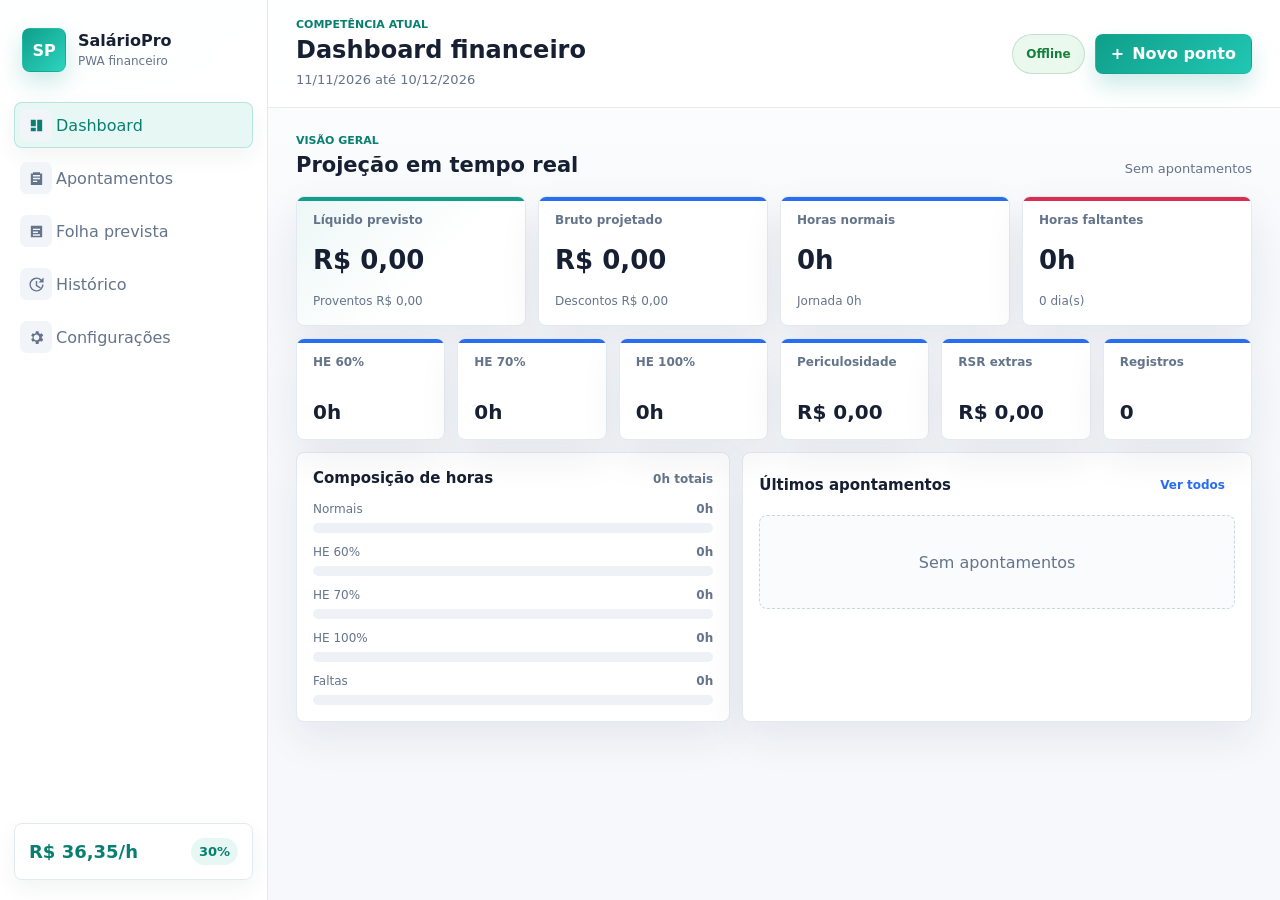
==== index.html @ 0b44a525 "Add timesheet import and mobile mockups" ====
<!DOCTYPE html>
<html lang="pt-BR">
<head>
    <meta charset="UTF-8">
    <meta name="viewport" content="width=device-width, initial-scale=1.0">
    <meta name="theme-color" content="#f6f8fb">
    <meta name="description" content="SalárioPro - controle financeiro de horas trabalhadas com projeção salarial em tempo real.">
    <title>SalárioPro | Dashboard</title>
    <link rel="manifest" href="./manifest.webmanifest">
    <link rel="icon" href="./assets/img/icon.svg" type="image/svg+xml">
    <link rel="stylesheet" href="./assets/css/app.css">
</head>
<body>
    <div class="app-shell">
        <aside class="sidebar" aria-label="Navegação principal">
            <a class="brand" href="#dashboard" aria-label="Ir para dashboard">
                <span class="brand-mark" aria-hidden="true">SP</span>
                <span>
                    <strong>SalárioPro</strong>
                    <small>PWA financeiro</small>
                </span>
            </a>

            <nav class="side-nav">
                <button class="nav-item is-active" type="button" data-view="dashboard">
                    <span class="nav-icon" aria-hidden="true">
                        <svg viewBox="0 0 24 24"><path d="M4 13h7V4H4v9Zm9 7h7V4h-7v16ZM4 20h7v-5H4v5Z"/></svg>
                    </span>
                    <span>Dashboard</span>
                </button>
                <button class="nav-item" type="button" data-view="apontamentos">
                    <span class="nav-icon" aria-hidden="true">
                        <svg viewBox="0 0 24 24"><path d="M7 3h10v2h3v16H4V5h3V3Zm10 4H7v2h10V7Zm0 4H7v2h10v-2Zm-4 4H7v2h6v-2Z"/></svg>
                    </span>
                    <span>Apontamentos</span>
                </button>
                <button class="nav-item" type="button" data-view="folha">
                    <span class="nav-icon" aria-hidden="true">
                        <svg viewBox="0 0 24 24"><path d="M4 4h16v16H4V4Zm3 4v2h10V8H7Zm0 4v2h7v-2H7Zm0 4v2h10v-2H7Z"/></svg>
                    </span>
                    <span>Folha prevista</span>
                </button>
                <button class="nav-item" type="button" data-view="historico">
                    <span class="nav-icon" aria-hidden="true">
                        <svg viewBox="0 0 24 24"><path d="M12 2a10 10 0 1 0 10 10h-2a8 8 0 1 1-2.34-5.66L15 9h7V2l-2.93 2.93A9.96 9.96 0 0 0 12 2Zm-1 5h2v6l5 3-1 1.73-6-3.6V7Z"/></svg>
                    </span>
                    <span>Histórico</span>
                </button>
                <button class="nav-item" type="button" data-view="configuracoes">
                    <span class="nav-icon" aria-hidden="true">
                        <svg viewBox="0 0 24 24"><path d="M19.43 12.98c.04-.32.07-.65.07-.98s-.03-.66-.07-.98l2.11-1.65-2-3.46-2.49 1a7.28 7.28 0 0 0-1.69-.98L15 3h-4l-.36 2.93c-.6.24-1.17.57-1.69.98l-2.49-1-2 3.46 2.11 1.65c-.04.32-.07.65-.07.98s.03.66.07.98l-2.11 1.65 2 3.46 2.49-1c.52.41 1.09.74 1.69.98L11 21h4l.36-2.93c.6-.24 1.17-.57 1.69-.98l2.49 1 2-3.46-2.11-1.65ZM13 15.73A4 4 0 1 1 13 8a4 4 0 0 1 0 7.73Z"/></svg>
                    </span>
                    <span>Configurações</span>
                </button>
            </nav>

            <div class="sidebar-meta">
                <span>R$ 36,35/h</span>
                <strong>30%</strong>
            </div>
        </aside>

        <div class="workspace">
            <header class="topbar">
                <div>
                    <p class="eyebrow">Competência atual</p>
                    <h1 id="pageTitle">Dashboard financeiro</h1>
                    <p id="competenciaAtual" class="muted">Carregando competência...</p>
                </div>
                <div class="topbar-actions">
                    <span class="system-pill" id="syncStatus">Offline</span>
                    <button class="primary-action" type="button" id="newEntryBtn">
                        <span aria-hidden="true">+</span>
                        Novo ponto
                    </button>
                </div>
            </header>

            <main class="content">
                <section class="view is-active" data-panel="dashboard" aria-labelledby="dashboardTitle">
                    <div class="section-heading">
                        <div>
                            <p class="eyebrow">Visão geral</p>
                            <h2 id="dashboardTitle">Projeção em tempo real</h2>
                        </div>
                        <p id="dashboardSubtitle" class="muted">Sem apontamentos</p>
                    </div>

                    <div class="metric-grid">
                        <article class="metric-card metric-income">
                            <span class="metric-label">Líquido previsto</span>
                            <strong id="liquidoPrevisto">R$ 0,00</strong>
                            <small id="liquidoHint">Proventos R$ 0,00</small>
                        </article>
                        <article class="metric-card">
                            <span class="metric-label">Bruto projetado</span>
                            <strong id="brutoPrevisto">R$ 0,00</strong>
                            <small id="brutoHint">Descontos R$ 0,00</small>
                        </article>
                        <article class="metric-card">
                            <span class="metric-label">Horas normais</span>
                            <strong id="horasNormais">0h</strong>
                            <small id="jornadaHint">Jornada 0h</small>
                        </article>
                        <article class="metric-card metric-alert">
                            <span class="metric-label">Horas faltantes</span>
                            <strong id="faltantes">0h</strong>
                            <small id="faltasHint">0 dia(s)</small>
                        </article>
                    </div>

                    <div class="metric-grid secondary">
                        <article class="metric-card compact">
                            <span class="metric-label">HE 60%</span>
                            <strong id="he60">0h</strong>
                        </article>
                        <article class="metric-card compact">
                            <span class="metric-label">HE 70%</span>
                            <strong id="he70">0h</strong>
                        </article>
                        <article class="metric-card compact">
                            <span class="metric-label">HE 100%</span>
                            <strong id="he100">0h</strong>
                        </article>
                        <article class="metric-card compact">
                            <span class="metric-label">Periculosidade</span>
                            <strong id="periculosidadeTotal">R$ 0,00</strong>
                        </article>
                        <article class="metric-card compact">
                            <span class="metric-label">RSR extras</span>
                            <strong id="rsrTotal">R$ 0,00</strong>
                        </article>
                        <article class="metric-card compact">
                            <span class="metric-label">Registros</span>
                            <strong id="diasRegistrados">0</strong>
                        </article>
                    </div>

                    <div class="dashboard-grid">
                        <section class="surface-panel" aria-labelledby="mixTitle">
                            <div class="panel-title">
                                <h3 id="mixTitle">Composição de horas</h3>
                                <span id="totalHorasMix">0h totais</span>
                            </div>
                            <div class="bars" id="mixBars"></div>
                        </section>

                        <section class="surface-panel" aria-labelledby="recentTitle">
                            <div class="panel-title">
                                <h3 id="recentTitle">Últimos apontamentos</h3>
                                <button class="text-button" type="button" data-view-shortcut="apontamentos">Ver todos</button>
                            </div>
                            <div class="recent-list" id="recentEntries"></div>
                        </section>
                    </div>
                </section>

                <section class="view" data-panel="apontamentos" aria-labelledby="apontamentosTitle">
                    <div class="section-heading">
                        <div>
                            <p class="eyebrow">Operação diária</p>
                            <h2 id="apontamentosTitle">Apontamentos</h2>
                        </div>
                        <button class="ghost-action compact-action" type="button" id="openImportBtn">Importar folha</button>
                    </div>

                    <div class="entry-layout">
                        <form class="entry-form" id="apontamentoForm">
                            <input type="hidden" id="apontamentoId">

                            <label>
                                Data
                                <input type="date" id="data" required>
                            </label>

                            <div class="form-grid">
                                <label>
                                    Entrada
                                    <input type="time" id="entrada" value="07:00" required>
                                </label>
                                <label>
                                    Saída almoço
                                    <input type="time" id="saidaAlmoco" value="12:00" required>
                                </label>
                                <label>
                                    Retorno almoço
                                    <input type="time" id="retornoAlmoco" value="13:00" required>
                                </label>
                                <label>
                                    Saída
                                    <input type="time" id="saida" value="17:00" required>
                                </label>
                            </div>

                            <label class="checkbox-row">
                                <input type="checkbox" id="feriado">
                                <span>Feriado trabalhado (HE 100%)</span>
                            </label>

                            <div class="form-preview" id="formPreview">
                                <span>Prévia do dia</span>
                                <strong>Sem prévia</strong>
                            </div>

                            <div class="form-actions">
                                <button class="primary-action" type="submit" id="saveEntryBtn">Salvar apontamento</button>
                                <button class="ghost-action" type="button" id="cancelEditBtn">Cancelar edição</button>
                            </div>
                        </form>

                        <section class="surface-panel table-panel" aria-labelledby="tableTitle">
                            <div class="panel-title">
                                <h3 id="tableTitle">Lançamentos</h3>
                                <span id="tableCount">0 registros</span>
                            </div>
                            <div class="table-scroll">
                                <table>
                                    <thead>
                                        <tr>
                                            <th>Data</th>
                                            <th>Jornada</th>
                                            <th>Trabalhadas</th>
                                            <th>Extras</th>
                                            <th>Falta</th>
                                            <th>Ações</th>
                                        </tr>
                                    </thead>
                                    <tbody id="apontamentosTable"></tbody>
                                </table>
                            </div>
                        </section>
                    </div>
                </section>

                <section class="view" data-panel="folha" aria-labelledby="folhaTitle">
                    <div class="section-heading">
                        <div>
                            <p class="eyebrow">Simulador</p>
                            <h2 id="folhaTitle">Folha prevista</h2>
                        </div>
                    </div>

                    <div class="payroll-grid">
                        <article class="metric-card metric-income total-payroll">
                            <span class="metric-label">Líquido</span>
                            <strong id="folhaLiquido">R$ 0,00</strong>
                            <small id="folhaResumo">0 registros</small>
                        </article>
                        <section class="surface-panel">
                            <div class="panel-title">
                                <h3>Proventos</h3>
                                <span id="proventosTotal">R$ 0,00</span>
                            </div>
                            <div class="breakdown-list" id="proventosList"></div>
                        </section>
                        <section class="surface-panel">
                            <div class="panel-title">
                                <h3>Descontos</h3>
                                <span id="descontosTotal">R$ 0,00</span>
                            </div>
                            <div class="breakdown-list" id="descontosList"></div>
                        </section>
                    </div>
                </section>

                <section class="view" data-panel="historico" aria-labelledby="historicoTitle">
                    <div class="section-heading">
                        <div>
                            <p class="eyebrow">Arquivo local</p>
                            <h2 id="historicoTitle">Histórico</h2>
                        </div>
                    </div>
                    <div class="history-list" id="historicoLista"></div>
                </section>

                <section class="view" data-panel="configuracoes" aria-labelledby="configTitle">
                    <div class="section-heading">
                        <div>
                            <p class="eyebrow">Parâmetros</p>
                            <h2 id="configTitle">Configurações</h2>
                        </div>
                    </div>
                    <div class="settings-grid">
                        <article class="setting-row">
                            <span>Valor hora</span>
                            <strong id="configValorHora">R$ 36,35</strong>
                        </article>
                        <article class="setting-row">
                            <span>Periculosidade</span>
                            <strong>30%</strong>
                        </article>
                        <article class="setting-row">
                            <span>Segunda a quinta</span>
                            <strong>9h líquidas</strong>
                        </article>
                        <article class="setting-row">
                            <span>Sexta-feira</span>
                            <strong>8h líquidas</strong>
                        </article>
                        <article class="setting-row">
                            <span>Sábado</span>
                            <strong>HE 70%</strong>
                        </article>
                        <article class="setting-row">
                            <span>Domingo / feriado</span>
                            <strong>HE 100%</strong>
                        </article>
                    </div>
                </section>
            </main>
        </div>
    </div>

    <div class="toast" id="toast" role="status" aria-live="polite"></div>

    <div class="modal-layer" id="importModal" aria-hidden="true">
        <section class="modal-card" role="dialog" aria-modal="true" aria-labelledby="importTitle">
            <div class="modal-head">
                <div>
                    <p class="eyebrow">Carga mensal</p>
                    <h2 id="importTitle">Importar folha</h2>
                </div>
                <button class="icon-button" type="button" id="closeImportBtn" aria-label="Fechar importação">
                    <svg viewBox="0 0 24 24" aria-hidden="true"><path d="m6.4 5 12.6 12.6-1.4 1.4L5 6.4 6.4 5Zm11.2 0L19 6.4 6.4 19 5 17.6 17.6 5Z"/></svg>
                </button>
            </div>

            <label class="file-drop">
                <input type="file" id="importFile" accept=".csv,.txt,text/csv,text/plain">
                <span>Selecionar arquivo</span>
                <strong id="importFileName">CSV ou TXT</strong>
            </label>

            <div class="import-summary" id="importSummary">Nenhum arquivo selecionado.</div>

            <div class="form-actions">
                <button class="primary-action" type="button" id="confirmImportBtn" disabled>Importar registros</button>
                <button class="ghost-action" type="button" id="cancelImportBtn">Cancelar</button>
            </div>
        </section>
    </div>

    <script src="./assets/js/database/indexeddb.js"></script>
    <script src="./assets/js/modules/competencia.js"></script>
    <script src="./assets/js/modules/horas.js"></script>
    <script src="./assets/js/modules/folha.js"></script>
    <script src="./assets/js/app.js"></script>
</body>
</html>
---- assets/css/app.css ----
:root {
    color-scheme: light;
    --bg: #f6f8fb;
    --bg-soft: #eef4f8;
    --surface: #ffffff;
    --surface-2: #f9fbfd;
    --surface-3: #eef6f4;
    --border: #e4e9f0;
    --border-strong: #ccd6e2;
    --text: #172033;
    --muted: #64748b;
    --muted-2: #8a98aa;
    --accent: #0f9f8a;
    --accent-2: #286ef0;
    --accent-strong: #087f70;
    --accent-soft: #e7f8f4;
    --blue: #286ef0;
    --blue-soft: #eaf1ff;
    --warning: #d97706;
    --warning-soft: #fff6df;
    --danger: #d92d53;
    --danger-soft: #fff0f3;
    --success: #15803d;
    --success-soft: #eaf8ee;
    --purple: #7957d5;
    --purple-soft: #f2eeff;
    --shadow: 0 16px 40px rgba(31, 44, 71, 0.08);
    --shadow-soft: 0 8px 22px rgba(31, 44, 71, 0.06);
    --radius: 8px;
    --sidebar: 268px;
    --mobile-nav: 76px;
}

* {
    box-sizing: border-box;
}

html {
    min-height: 100%;
    overflow-x: hidden;
    background: var(--bg);
}

body {
    min-height: 100%;
    margin: 0;
    overflow-x: hidden;
    background:
        radial-gradient(circle at 10% -10%, rgba(15, 159, 138, 0.12), transparent 260px),
        linear-gradient(180deg, #ffffff 0, var(--bg) 280px);
    color: var(--text);
    font-family: Inter, ui-sans-serif, system-ui, -apple-system, BlinkMacSystemFont, "Segoe UI", sans-serif;
    -webkit-font-smoothing: antialiased;
    text-rendering: optimizeLegibility;
}

button,
input {
    font: inherit;
    min-width: 0;
}

button {
    color: inherit;
}

button,
a,
input,
label {
    -webkit-tap-highlight-color: transparent;
}

.app-shell {
    display: grid;
    grid-template-columns: var(--sidebar) minmax(0, 1fr);
    min-height: 100vh;
}

.sidebar {
    position: sticky;
    top: 0;
    height: 100vh;
    display: flex;
    flex-direction: column;
    gap: 22px;
    padding: 20px 14px;
    border-right: 1px solid var(--border);
    background: rgba(255, 255, 255, 0.92);
    backdrop-filter: blur(18px);
}

.brand {
    display: grid;
    grid-template-columns: 44px minmax(0, 1fr);
    gap: 12px;
    align-items: center;
    padding: 8px;
    color: var(--text);
    text-decoration: none;
}

.brand-mark {
    display: grid;
    width: 44px;
    height: 44px;
    place-items: center;
    border: 1px solid rgba(15, 159, 138, 0.24);
    border-radius: var(--radius);
    background: linear-gradient(135deg, var(--accent), #2dd4bf);
    color: #ffffff;
    font-weight: 900;
    box-shadow: 0 10px 24px rgba(15, 159, 138, 0.22);
}

.brand strong,
.brand small {
    display: block;
}

.brand strong {
    font-size: 16px;
    line-height: 1.15;
}

.brand small {
    margin-top: 3px;
    color: var(--muted);
    font-size: 12px;
}

.side-nav {
    display: grid;
    gap: 7px;
}

.nav-item {
    display: grid;
    grid-template-columns: 36px minmax(0, 1fr);
    align-items: center;
    width: 100%;
    min-height: 46px;
    padding: 5px 10px 5px 5px;
    border: 1px solid transparent;
    border-radius: var(--radius);
    background: transparent;
    color: var(--muted);
    text-align: left;
    cursor: pointer;
    user-select: none;
    transition: background 160ms ease, color 160ms ease, border-color 160ms ease, box-shadow 160ms ease;
}

.nav-item > span:last-child {
    min-width: 0;
    overflow: hidden;
    text-overflow: ellipsis;
    white-space: nowrap;
}

.nav-icon {
    display: grid;
    width: 32px;
    height: 32px;
    place-items: center;
    border-radius: 7px;
    background: #f1f5f9;
}

.nav-icon svg {
    width: 17px;
    height: 17px;
    fill: currentColor;
}

.nav-item:hover,
.nav-item:focus-visible {
    border-color: var(--border);
    background: var(--surface-2);
    color: var(--text);
    outline: none;
}

.nav-item.is-active {
    border-color: rgba(15, 159, 138, 0.22);
    background: var(--accent-soft);
    color: var(--accent-strong);
    box-shadow: var(--shadow-soft);
}

.sidebar-meta {
    margin-top: auto;
    display: grid;
    grid-template-columns: 1fr auto;
    align-items: center;
    gap: 10px;
    padding: 14px;
    border: 1px solid var(--border);
    border-radius: var(--radius);
    background: var(--surface);
    box-shadow: var(--shadow-soft);
}

.sidebar-meta span {
    color: var(--accent-strong);
    font-size: 18px;
    font-weight: 900;
}

.sidebar-meta strong {
    min-width: 46px;
    padding: 6px 8px;
    border-radius: 999px;
    background: var(--accent-soft);
    color: var(--accent-strong);
    text-align: center;
    font-size: 13px;
}

.workspace {
    min-width: 0;
}

.topbar {
    position: sticky;
    top: 0;
    z-index: 10;
    display: flex;
    justify-content: space-between;
    gap: 18px;
    align-items: center;
    min-height: 88px;
    padding: 18px 28px;
    border-bottom: 1px solid rgba(226, 232, 240, 0.86);
    background: rgba(255, 255, 255, 0.84);
    backdrop-filter: blur(18px);
}

.eyebrow {
    margin: 0 0 6px;
    color: var(--accent-strong);
    font-size: 11px;
    font-weight: 900;
    letter-spacing: 0;
    text-transform: uppercase;
}

h1,
h2,
h3,
p {
    margin-top: 0;
}

h1 {
    margin-bottom: 5px;
    color: var(--text);
    font-size: 24px;
    line-height: 1.15;
}

h2 {
    margin-bottom: 0;
    color: var(--text);
    font-size: 21px;
    line-height: 1.2;
}

h3 {
    margin-bottom: 0;
    color: var(--text);
    font-size: 15px;
    line-height: 1.25;
}

.muted {
    margin-bottom: 0;
    color: var(--muted);
    font-size: 13px;
    line-height: 1.5;
}

.topbar-actions {
    display: flex;
    flex-wrap: wrap;
    justify-content: flex-end;
    gap: 10px;
}

.system-pill {
    display: inline-flex;
    align-items: center;
    min-height: 40px;
    padding: 0 13px;
    border: 1px solid rgba(21, 128, 61, 0.18);
    border-radius: 999px;
    background: var(--success-soft);
    color: var(--success);
    font-size: 12px;
    font-weight: 800;
}

.primary-action,
.ghost-action,
.text-button,
.row-action {
    display: inline-flex;
    align-items: center;
    justify-content: center;
    min-height: 40px;
    border-radius: var(--radius);
    cursor: pointer;
    transition: transform 140ms ease, border-color 140ms ease, background 140ms ease, box-shadow 140ms ease;
}

.primary-action {
    gap: 8px;
    padding: 0 15px;
    border: 1px solid rgba(15, 159, 138, 0.18);
    background: linear-gradient(135deg, var(--accent), #21c7b3);
    color: #ffffff;
    font-weight: 900;
    white-space: nowrap;
    box-shadow: 0 12px 22px rgba(15, 159, 138, 0.2);
}

.primary-action:hover,
.ghost-action:hover,
.row-action:hover {
    transform: translateY(-1px);
}

.primary-action:disabled,
.ghost-action:disabled,
.row-action:disabled {
    cursor: not-allowed;
    opacity: 0.55;
    transform: none;
    box-shadow: none;
}

.ghost-action {
    padding: 0 13px;
    border: 1px solid var(--border);
    background: var(--surface);
    color: var(--text);
    font-weight: 800;
    white-space: nowrap;
}

.text-button {
    min-height: 32px;
    padding: 0 9px;
    border: 1px solid transparent;
    background: transparent;
    color: var(--blue);
    font-size: 12px;
    font-weight: 800;
}

.text-button:hover,
.text-button:focus-visible {
    border-color: #dbe6ff;
    background: var(--blue-soft);
    outline: none;
}

.compact-action {
    min-height: 38px;
}

.icon-button {
    display: grid;
    width: 38px;
    height: 38px;
    place-items: center;
    border: 1px solid var(--border);
    border-radius: var(--radius);
    background: var(--surface);
    color: var(--muted);
    cursor: pointer;
}

.icon-button svg {
    width: 18px;
    height: 18px;
    fill: currentColor;
}

.content {
    width: min(1440px, 100%);
    margin: 0 auto;
    padding: 26px 28px 42px;
}

.view {
    display: none;
}

.view.is-active {
    display: block;
}

.section-heading {
    display: flex;
    justify-content: space-between;
    gap: 18px;
    align-items: end;
    margin-bottom: 18px;
}

.section-heading .muted {
    max-width: 560px;
    text-align: right;
}

.metric-grid {
    display: grid;
    grid-template-columns: repeat(4, minmax(0, 1fr));
    gap: 12px;
}

.metric-grid.secondary {
    grid-template-columns: repeat(6, minmax(0, 1fr));
    margin-top: 12px;
}

.metric-card,
.surface-panel,
.entry-form,
.setting-row {
    border: 1px solid var(--border);
    border-radius: var(--radius);
    background: var(--surface);
    box-shadow: var(--shadow);
}

.metric-card {
    position: relative;
    display: grid;
    min-height: 130px;
    align-content: space-between;
    gap: 12px;
    padding: 16px;
    overflow: hidden;
}

.metric-card::before {
    content: "";
    position: absolute;
    inset: 0 0 auto;
    height: 4px;
    background: var(--blue);
}

.metric-income {
    background:
        linear-gradient(135deg, rgba(15, 159, 138, 0.08), rgba(255, 255, 255, 0) 58%),
        var(--surface);
}

.metric-income::before {
    background: var(--accent);
}

.metric-alert::before {
    background: var(--danger);
}

.metric-card.compact {
    min-height: 102px;
}

.metric-label {
    color: var(--muted);
    font-size: 12px;
    font-weight: 800;
}

.metric-card strong {
    color: var(--text);
    font-size: 26px;
    line-height: 1.05;
    overflow-wrap: anywhere;
}

.metric-card.compact strong {
    font-size: 20px;
}

.metric-card small {
    color: var(--muted);
    font-size: 12px;
    line-height: 1.35;
}

.dashboard-grid,
.entry-layout,
.payroll-grid {
    display: grid;
    grid-template-columns: minmax(0, 0.92fr) minmax(0, 1.08fr);
    gap: 12px;
    margin-top: 12px;
}

.surface-panel {
    min-width: 0;
    padding: 16px;
}

.panel-title {
    display: flex;
    justify-content: space-between;
    gap: 12px;
    align-items: center;
    margin-bottom: 14px;
}

.panel-title span {
    color: var(--muted);
    font-size: 12px;
    font-weight: 800;
}

.bars {
    display: grid;
    gap: 12px;
}

.bar-row {
    display: grid;
    gap: 7px;
}

.bar-meta {
    display: flex;
    justify-content: space-between;
    gap: 10px;
    color: var(--muted);
    font-size: 12px;
}

.bar-track {
    height: 10px;
    overflow: hidden;
    border-radius: 999px;
    background: #eef2f6;
}

.bar-fill {
    width: 0;
    height: 100%;
    border-radius: inherit;
    background: var(--accent);
    transition: width 240ms ease;
}

.recent-list,
.history-list,
.breakdown-list {
    display: grid;
    gap: 8px;
}

.list-row,
.history-row,
.breakdown-row {
    display: grid;
    grid-template-columns: minmax(0, 1fr) auto;
    gap: 12px;
    align-items: center;
    min-height: 50px;
    padding: 11px 0;
    border-bottom: 1px solid var(--border);
}

.list-row:last-child,
.history-row:last-child,
.breakdown-row:last-child {
    border-bottom: 0;
}

.list-row strong,
.history-row strong,
.breakdown-row strong {
    display: block;
    color: var(--text);
    font-size: 13px;
}

.list-row span,
.history-row span,
.breakdown-row span {
    display: block;
    margin-top: 3px;
    color: var(--muted);
    font-size: 12px;
}

.empty-state {
    min-height: 94px;
    display: grid;
    place-items: center;
    padding: 20px;
    border: 1px dashed var(--border-strong);
    border-radius: var(--radius);
    background: var(--surface-2);
    color: var(--muted);
    text-align: center;
}

.entry-layout {
    grid-template-columns: minmax(320px, 420px) minmax(0, 1fr);
    align-items: start;
}

.entry-form {
    display: grid;
    gap: 14px;
    padding: 16px;
}

label {
    display: grid;
    gap: 7px;
    min-width: 0;
    color: #465468;
    font-size: 12px;
    font-weight: 900;
}

input {
    width: 100%;
    max-width: 100%;
    min-width: 0;
    min-height: 44px;
    border: 1px solid #d8e1eb;
    border-radius: var(--radius);
    background: #ffffff;
    color: var(--text);
    padding: 0 12px;
    outline: none;
    box-shadow: inset 0 1px 0 rgba(31, 44, 71, 0.02);
}

input[type="date"],
input[type="time"] {
    display: block;
    -webkit-appearance: none;
    appearance: none;
    line-height: 44px;
}

input::-webkit-date-and-time-value {
    min-width: 0;
    text-align: left;
}

input:focus {
    border-color: rgba(15, 159, 138, 0.68);
    box-shadow: 0 0 0 4px rgba(15, 159, 138, 0.12);
}

.form-grid {
    display: grid;
    grid-template-columns: repeat(2, minmax(0, 1fr));
    gap: 12px;
}

.form-grid > label {
    min-width: 0;
}

.checkbox-row {
    grid-template-columns: 20px minmax(0, 1fr);
    align-items: center;
    color: var(--text);
    font-weight: 800;
}

.checkbox-row input {
    min-height: auto;
    height: 20px;
    padding: 0;
    accent-color: var(--accent);
}

.form-preview {
    display: grid;
    gap: 5px;
    padding: 13px;
    border: 1px solid rgba(40, 110, 240, 0.16);
    border-radius: var(--radius);
    background: var(--blue-soft);
}

.form-preview span {
    color: var(--muted);
    font-size: 12px;
}

.form-preview strong {
    color: #1c3f84;
    font-size: 14px;
    line-height: 1.4;
}

.form-actions {
    display: flex;
    flex-wrap: wrap;
    gap: 10px;
}

.table-panel {
    padding-bottom: 8px;
}

.table-scroll {
    width: 100%;
    overflow-x: auto;
}

table {
    width: 100%;
    min-width: 760px;
    border-collapse: collapse;
}

th,
td {
    padding: 12px 10px;
    border-bottom: 1px solid var(--border);
    text-align: left;
    vertical-align: middle;
}

th {
    color: var(--muted-2);
    font-size: 11px;
    font-weight: 900;
    text-transform: uppercase;
}

td {
    color: var(--text);
    font-size: 13px;
}

tbody tr:hover {
    background: #fbfdff;
}

.row-actions {
    display: flex;
    flex-wrap: wrap;
    gap: 7px;
}

.row-action {
    min-height: 36px;
    padding: 0 10px;
    border: 1px solid var(--border);
    background: var(--surface);
    color: var(--text);
    font-size: 12px;
    font-weight: 800;
}

.row-action.danger {
    border-color: rgba(217, 45, 83, 0.22);
    background: var(--danger-soft);
    color: var(--danger);
}

.payroll-grid {
    grid-template-columns: minmax(280px, 0.75fr) minmax(0, 1fr) minmax(0, 1fr);
    align-items: start;
}

.total-payroll {
    min-height: 220px;
}

.breakdown-row strong:last-child {
    text-align: right;
}

.history-list {
    grid-template-columns: repeat(3, minmax(0, 1fr));
}

.history-row {
    min-height: 118px;
    padding: 16px;
    border: 1px solid var(--border);
    border-radius: var(--radius);
    background: var(--surface);
    box-shadow: var(--shadow);
}

.settings-grid {
    display: grid;
    grid-template-columns: repeat(3, minmax(0, 1fr));
    gap: 12px;
}

.setting-row {
    display: flex;
    justify-content: space-between;
    gap: 12px;
    align-items: center;
    min-height: 76px;
    padding: 16px;
}

.setting-row span {
    color: var(--muted);
    font-size: 13px;
}

.setting-row strong {
    color: var(--text);
    text-align: right;
}

body.modal-open {
    overflow: hidden;
}

.modal-layer {
    position: fixed;
    inset: 0;
    z-index: 120;
    display: grid;
    place-items: end center;
    padding: 18px;
    background: rgba(15, 23, 42, 0.28);
    opacity: 0;
    pointer-events: none;
    transition: opacity 180ms ease;
}

.modal-layer.is-visible {
    opacity: 1;
    pointer-events: auto;
}

.modal-card {
    display: grid;
    width: min(460px, 100%);
    max-height: min(620px, calc(100vh - 36px));
    gap: 14px;
    overflow: auto;
    padding: 16px;
    border: 1px solid var(--border);
    border-radius: 14px;
    background: var(--surface);
    box-shadow: 0 24px 70px rgba(15, 23, 42, 0.2);
    transform: translateY(14px);
    transition: transform 180ms ease;
}

.modal-layer.is-visible .modal-card {
    transform: translateY(0);
}

.modal-head {
    display: flex;
    justify-content: space-between;
    gap: 12px;
    align-items: flex-start;
}

.file-drop {
    position: relative;
    display: grid;
    gap: 8px;
    min-height: 112px;
    place-items: center;
    padding: 18px;
    border: 1px dashed var(--border-strong);
    border-radius: var(--radius);
    background: var(--surface-2);
    color: var(--muted);
    text-align: center;
    cursor: pointer;
}

.file-drop input {
    position: absolute;
    inset: 0;
    width: 100%;
    height: 100%;
    opacity: 0;
    cursor: pointer;
}

.file-drop span {
    color: var(--accent-strong);
    font-size: 13px;
    font-weight: 900;
}

.file-drop strong {
    max-width: 100%;
    color: var(--text);
    font-size: 14px;
    overflow: hidden;
    text-overflow: ellipsis;
    white-space: nowrap;
}

.import-summary {
    display: grid;
    gap: 5px;
    min-height: 58px;
    padding: 13px;
    border: 1px solid var(--border);
    border-radius: var(--radius);
    background: var(--surface-2);
    color: var(--muted);
    font-size: 13px;
}

.import-summary strong {
    color: var(--text);
}

.import-summary span {
    color: var(--muted);
}

.toast {
    position: fixed;
    right: 18px;
    bottom: 18px;
    z-index: 80;
    max-width: min(360px, calc(100vw - 36px));
    padding: 12px 14px;
    border: 1px solid rgba(15, 159, 138, 0.18);
    border-radius: var(--radius);
    background: #ffffff;
    color: var(--text);
    box-shadow: var(--shadow);
    opacity: 0;
    transform: translateY(10px);
    pointer-events: none;
    transition: opacity 180ms ease, transform 180ms ease;
}

.toast.is-visible {
    opacity: 1;
    transform: translateY(0);
}

@media (max-width: 1180px) {
    .metric-grid,
    .metric-grid.secondary,
    .payroll-grid,
    .history-list,
    .settings-grid {
        grid-template-columns: repeat(2, minmax(0, 1fr));
    }

    .dashboard-grid,
    .entry-layout {
        grid-template-columns: 1fr;
    }
}

@media (max-width: 860px) {
    .app-shell {
        display: block;
    }

    .sidebar {
        position: sticky;
        top: 0;
        z-index: 40;
        height: auto;
        width: 100%;
        max-width: 100vw;
        overflow: visible;
        padding: 12px 16px;
        border-right: 0;
        border-bottom: 1px solid var(--border);
        background: rgba(255, 255, 255, 0.94);
        backdrop-filter: none;
    }

    .side-nav {
        position: fixed;
        right: 0;
        bottom: 0;
        left: 0;
        z-index: 70;
        display: grid;
        grid-template-columns: repeat(5, minmax(0, 1fr));
        width: 100%;
        max-width: 100%;
        min-height: calc(var(--mobile-nav) + env(safe-area-inset-bottom));
        padding: 7px max(8px, env(safe-area-inset-right)) calc(7px + env(safe-area-inset-bottom)) max(8px, env(safe-area-inset-left));
        border-top: 1px solid var(--border);
        background: rgba(255, 255, 255, 0.96);
        backdrop-filter: blur(18px);
        box-shadow: 0 -12px 34px rgba(31, 44, 71, 0.12);
        overflow: hidden;
    }

    .nav-item {
        grid-template-columns: 1fr;
        grid-template-rows: 28px 16px;
        justify-items: center;
        gap: 3px;
        min-width: 0;
        min-height: 58px;
        padding: 5px 2px;
        text-align: center;
        font-size: 10px;
        line-height: 1.1;
    }

    .nav-icon {
        width: 28px;
        height: 28px;
    }

    .nav-icon svg {
        width: 16px;
        height: 16px;
    }

    body[data-view] .side-nav .nav-item {
        border-color: transparent;
        background: transparent;
        color: var(--muted);
        box-shadow: none;
    }

    body[data-view="dashboard"] .side-nav .nav-item[data-view="dashboard"],
    body[data-view="apontamentos"] .side-nav .nav-item[data-view="apontamentos"],
    body[data-view="folha"] .side-nav .nav-item[data-view="folha"],
    body[data-view="historico"] .side-nav .nav-item[data-view="historico"],
    body[data-view="configuracoes"] .side-nav .nav-item[data-view="configuracoes"] {
        border-color: rgba(15, 159, 138, 0.22);
        background: var(--accent-soft);
        color: var(--accent-strong);
    }

    .sidebar-meta {
        display: none;
    }

    .topbar {
        position: static;
        align-items: flex-start;
        min-height: 0;
        padding: 16px;
        gap: 12px;
        background: transparent;
    }

    .content {
        padding: 16px 16px calc(var(--mobile-nav) + 28px + env(safe-area-inset-bottom));
    }

    .section-heading,
    .topbar {
        flex-direction: column;
    }

    .section-heading {
        align-items: flex-start;
        margin-bottom: 14px;
    }

    .section-heading .compact-action {
        width: 100%;
    }

    .section-heading .muted {
        text-align: left;
    }

    body:not([data-view="dashboard"]) .topbar-actions {
        display: none;
    }

    h1 {
        font-size: 22px;
    }

    h2 {
        font-size: 19px;
    }
}

@media (max-width: 620px) {
    .metric-grid {
        grid-template-columns: repeat(2, minmax(0, 1fr));
        gap: 10px;
    }

    .metric-grid:not(.secondary) > .metric-card:first-child {
        grid-column: 1 / -1;
    }

    .metric-grid.secondary {
        grid-template-columns: repeat(2, minmax(0, 1fr));
        gap: 10px;
    }

    .payroll-grid,
    .history-list,
    .settings-grid {
        grid-template-columns: 1fr;
    }

    .topbar-actions {
        display: grid;
        grid-template-columns: auto minmax(0, 1fr);
        width: 100%;
        align-items: center;
    }

    .primary-action,
    .ghost-action {
        min-height: 46px;
    }

    .topbar-actions .primary-action {
        width: 100%;
    }

    .metric-card {
        min-height: 112px;
        padding: 14px;
    }

    .metric-card.compact {
        min-height: 92px;
    }

    .metric-card strong {
        font-size: 22px;
    }

    .metric-card.compact strong {
        font-size: 18px;
    }

    .dashboard-grid,
    .entry-layout,
    .payroll-grid {
        gap: 10px;
        margin-top: 10px;
    }

    .surface-panel,
    .entry-form {
        padding: 14px;
    }

    .panel-title {
        align-items: flex-start;
        margin-bottom: 12px;
    }

    .form-grid {
        grid-template-columns: repeat(2, minmax(0, 1fr));
        gap: 10px;
    }

    .form-actions {
        display: grid;
        grid-template-columns: 1fr;
    }

    .form-actions .primary-action,
    .form-actions .ghost-action {
        width: 100%;
    }

    .table-panel {
        padding-bottom: 14px;
    }

    .table-scroll {
        overflow: visible;
    }

    table {
        min-width: 0;
        border-collapse: separate;
        border-spacing: 0;
    }

    thead {
        display: none;
    }

    tbody {
        display: grid;
        gap: 10px;
    }

    tr {
        display: grid;
        padding: 12px;
        border: 1px solid var(--border);
        border-radius: var(--radius);
        background: var(--surface);
        box-shadow: var(--shadow-soft);
    }

    tr.empty-row {
        padding: 0;
        border: 0;
        background: transparent;
        box-shadow: none;
    }

    td {
        display: flex;
        justify-content: space-between;
        gap: 14px;
        padding: 9px 0;
        border-bottom: 1px solid var(--border);
        text-align: right;
    }

    td::before {
        content: attr(data-label);
        color: var(--muted-2);
        font-size: 11px;
        font-weight: 900;
        text-align: left;
        text-transform: uppercase;
    }

    td:first-child {
        align-items: flex-start;
    }

    td:last-child,
    td[colspan] {
        border-bottom: 0;
    }

    td[colspan] {
        display: block;
        padding: 0;
        text-align: center;
    }

    td[colspan]::before {
        display: none;
    }

    .row-actions {
        display: grid;
        grid-template-columns: repeat(2, minmax(0, 1fr));
        width: 100%;
        gap: 8px;
    }

    .row-action {
        width: 100%;
        min-height: 42px;
    }

    .list-row,
    .history-row,
    .breakdown-row {
        grid-template-columns: 1fr;
        gap: 6px;
    }

    .breakdown-row strong:last-child,
    .history-row > strong {
        text-align: left;
    }

    .setting-row {
        min-height: 64px;
        padding: 14px;
    }

    .modal-layer {
        padding: 12px;
        padding-bottom: calc(12px + env(safe-area-inset-bottom));
    }

    .modal-card {
        max-height: calc(100vh - 24px - env(safe-area-inset-bottom));
    }

    .toast {
        right: 12px;
        bottom: calc(var(--mobile-nav) + 12px + env(safe-area-inset-bottom));
        left: 12px;
        max-width: none;
    }
}

@media (max-width: 380px) {
    .form-grid,
    .metric-grid,
    .metric-grid.secondary {
        grid-template-columns: 1fr;
    }

    .system-pill {
        display: none;
    }

    .topbar-actions {
        grid-template-columns: 1fr;
    }
}
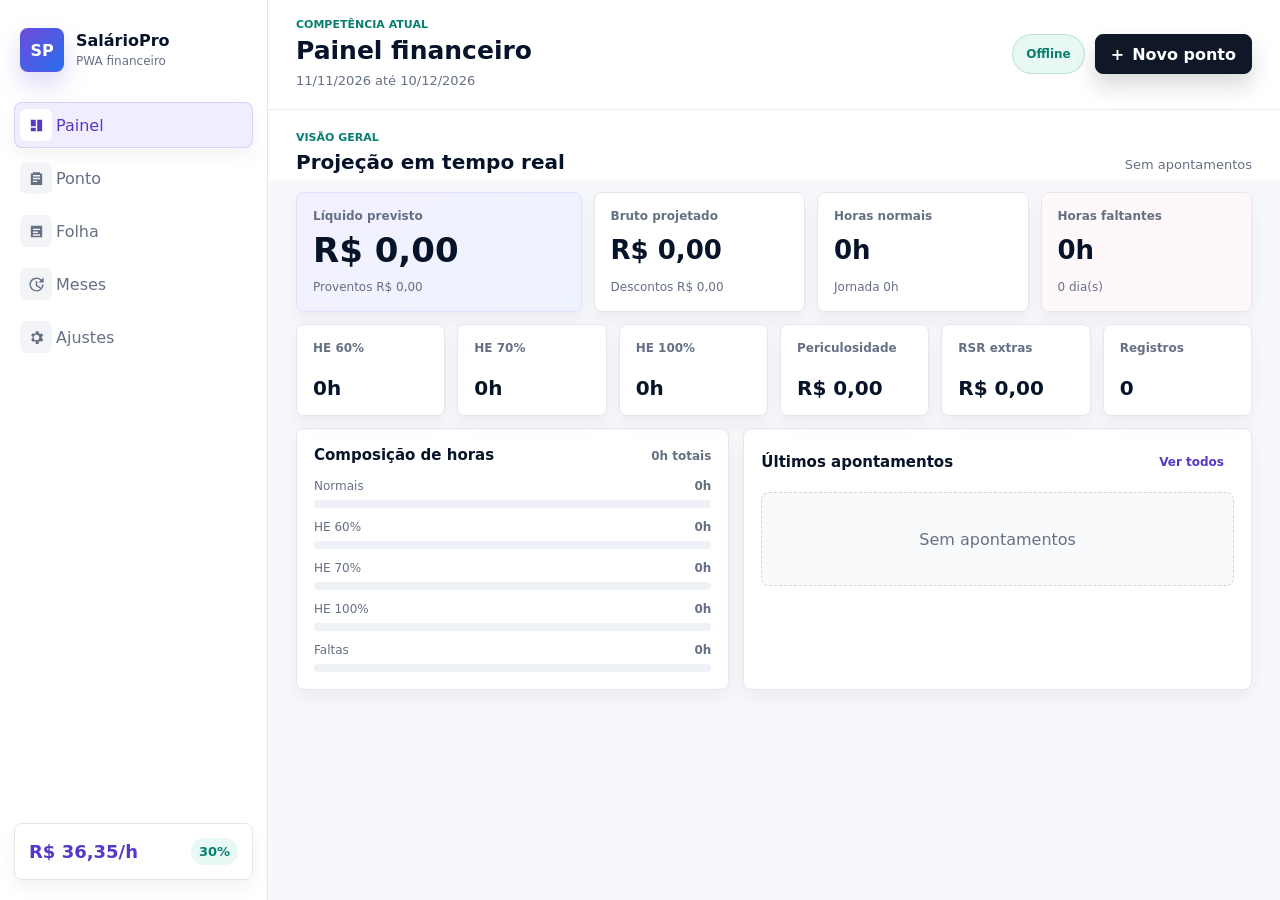
==== commit 2d1c182c: "Apply option C mobile design" ====
--- a/index.html
+++ b/index.html
@@ -3,7 +3,7 @@
 <head>
     <meta charset="UTF-8">
     <meta name="viewport" content="width=device-width, initial-scale=1.0">
-    <meta name="theme-color" content="#f6f8fb">
+    <meta name="theme-color" content="#ffffff">
     <meta name="description" content="SalárioPro - controle financeiro de horas trabalhadas com projeção salarial em tempo real.">
     <title>SalárioPro | Dashboard</title>
     <link rel="manifest" href="./manifest.webmanifest">
@@ -26,31 +26,31 @@
                     <span class="nav-icon" aria-hidden="true">
                         <svg viewBox="0 0 24 24"><path d="M4 13h7V4H4v9Zm9 7h7V4h-7v16ZM4 20h7v-5H4v5Z"/></svg>
                     </span>
-                    <span>Dashboard</span>
+                    <span>Painel</span>
                 </button>
                 <button class="nav-item" type="button" data-view="apontamentos">
                     <span class="nav-icon" aria-hidden="true">
                         <svg viewBox="0 0 24 24"><path d="M7 3h10v2h3v16H4V5h3V3Zm10 4H7v2h10V7Zm0 4H7v2h10v-2Zm-4 4H7v2h6v-2Z"/></svg>
                     </span>
-                    <span>Apontamentos</span>
+                    <span>Ponto</span>
                 </button>
                 <button class="nav-item" type="button" data-view="folha">
                     <span class="nav-icon" aria-hidden="true">
                         <svg viewBox="0 0 24 24"><path d="M4 4h16v16H4V4Zm3 4v2h10V8H7Zm0 4v2h7v-2H7Zm0 4v2h10v-2H7Z"/></svg>
                     </span>
-                    <span>Folha prevista</span>
+                    <span>Folha</span>
                 </button>
                 <button class="nav-item" type="button" data-view="historico">
                     <span class="nav-icon" aria-hidden="true">
                         <svg viewBox="0 0 24 24"><path d="M12 2a10 10 0 1 0 10 10h-2a8 8 0 1 1-2.34-5.66L15 9h7V2l-2.93 2.93A9.96 9.96 0 0 0 12 2Zm-1 5h2v6l5 3-1 1.73-6-3.6V7Z"/></svg>
                     </span>
-                    <span>Histórico</span>
+                    <span>Meses</span>
                 </button>
                 <button class="nav-item" type="button" data-view="configuracoes">
                     <span class="nav-icon" aria-hidden="true">
                         <svg viewBox="0 0 24 24"><path d="M19.43 12.98c.04-.32.07-.65.07-.98s-.03-.66-.07-.98l2.11-1.65-2-3.46-2.49 1a7.28 7.28 0 0 0-1.69-.98L15 3h-4l-.36 2.93c-.6.24-1.17.57-1.69.98l-2.49-1-2 3.46 2.11 1.65c-.04.32-.07.65-.07.98s.03.66.07.98l-2.11 1.65 2 3.46 2.49-1c.52.41 1.09.74 1.69.98L11 21h4l.36-2.93c.6-.24 1.17-.57 1.69-.98l2.49 1 2-3.46-2.11-1.65ZM13 15.73A4 4 0 1 1 13 8a4 4 0 0 1 0 7.73Z"/></svg>
                     </span>
-                    <span>Configurações</span>
+                    <span>Ajustes</span>
                 </button>
             </nav>
 
@@ -64,7 +64,7 @@
             <header class="topbar">
                 <div>
                     <p class="eyebrow">Competência atual</p>
-                    <h1 id="pageTitle">Dashboard financeiro</h1>
+                    <h1 id="pageTitle">Painel financeiro</h1>
                     <p id="competenciaAtual" class="muted">Carregando competência...</p>
                 </div>
                 <div class="topbar-actions">
--- a/assets/css/app.css
+++ b/assets/css/app.css
@@ -1318,3 +1318,403 @@
         grid-template-columns: 1fr;
     }
 }
+
+/* Opção C: tema executivo compacto */
+:root {
+    --bg: #ffffff;
+    --bg-soft: #f5f7fb;
+    --surface: #ffffff;
+    --surface-2: #f8fafc;
+    --surface-3: #f3f0ff;
+    --border: #e4e7ec;
+    --border-strong: #cfd5e2;
+    --text: #071329;
+    --muted: #667085;
+    --muted-2: #98a2b3;
+    --accent: #6f4bd8;
+    --accent-2: #286ef0;
+    --accent-strong: #5637c8;
+    --accent-soft: #f1edff;
+    --blue: #286ef0;
+    --blue-soft: #eef4ff;
+    --success: #0f9f8a;
+    --success-soft: #e8f8f4;
+    --purple: #6f4bd8;
+    --purple-soft: #f1edff;
+    --shadow: 0 16px 34px rgba(16, 24, 40, 0.07);
+    --shadow-soft: 0 8px 18px rgba(16, 24, 40, 0.05);
+    --mobile-nav: 78px;
+}
+
+html,
+body {
+    background: #ffffff;
+}
+
+body {
+    background:
+        linear-gradient(180deg, #ffffff 0, #ffffff 180px, #f6f8fc 181px, #f6f8fc 100%);
+}
+
+.sidebar,
+.topbar,
+.side-nav {
+    background: rgba(255, 255, 255, 0.96);
+}
+
+.brand {
+    padding: 8px 6px;
+}
+
+.brand-mark {
+    border-color: rgba(111, 75, 216, 0.2);
+    background: linear-gradient(135deg, #6f4bd8, #286ef0);
+    box-shadow: 0 12px 24px rgba(111, 75, 216, 0.22);
+}
+
+.brand small {
+    color: var(--muted);
+}
+
+.nav-icon {
+    background: #f2f4f7;
+    color: #667085;
+}
+
+.nav-item.is-active {
+    border-color: rgba(111, 75, 216, 0.18);
+    background: var(--accent-soft);
+    color: var(--accent-strong);
+}
+
+.nav-item.is-active .nav-icon {
+    background: #ffffff;
+    color: var(--accent-strong);
+}
+
+.sidebar-meta strong,
+.system-pill {
+    background: var(--success-soft);
+    color: #087f70;
+}
+
+.sidebar-meta span {
+    color: var(--accent-strong);
+}
+
+.topbar {
+    min-height: 82px;
+    border-bottom-color: transparent;
+    box-shadow: 0 1px 0 rgba(228, 231, 236, 0.78);
+}
+
+.content {
+    max-width: 1180px;
+    padding-top: 22px;
+}
+
+.eyebrow {
+    color: #087f70;
+}
+
+h1 {
+    font-size: 25px;
+    letter-spacing: 0;
+}
+
+h2 {
+    font-size: 20px;
+}
+
+.primary-action {
+    border-color: #101828;
+    background: #101828;
+    color: #ffffff;
+    box-shadow: 0 12px 22px rgba(16, 24, 40, 0.16);
+}
+
+.ghost-action {
+    border-color: #d0d5dd;
+    background: #ffffff;
+    color: #101828;
+}
+
+.text-button {
+    color: var(--accent-strong);
+}
+
+.text-button:hover,
+.text-button:focus-visible {
+    border-color: #ded7ff;
+    background: var(--accent-soft);
+}
+
+.metric-card,
+.surface-panel,
+.entry-form,
+.setting-row,
+.history-row {
+    border-color: var(--border);
+    box-shadow: var(--shadow-soft);
+}
+
+.metric-card::before {
+    display: none;
+}
+
+.metric-card {
+    min-height: 116px;
+    gap: 10px;
+    padding: 16px;
+}
+
+.metric-card.compact {
+    min-height: 92px;
+}
+
+.metric-income {
+    border-color: #e6ddff;
+    background: linear-gradient(135deg, #f3f0ff 0%, #eef4ff 100%);
+}
+
+.metric-income strong {
+    font-size: 34px;
+    letter-spacing: 0;
+}
+
+.metric-alert {
+    background: #fff8fa;
+}
+
+.metric-alert strong {
+    color: #b4234f;
+}
+
+.metric-label,
+.panel-title span,
+th,
+td::before {
+    color: var(--muted);
+}
+
+.metric-card strong,
+.panel-title h3,
+.breakdown-row strong,
+.list-row strong,
+.history-row strong,
+.setting-row strong {
+    color: var(--text);
+}
+
+.dashboard-grid,
+.entry-layout,
+.payroll-grid {
+    gap: 14px;
+}
+
+.surface-panel,
+.entry-form {
+    padding: 17px;
+}
+
+.bar-track {
+    height: 8px;
+    background: #eef2f6;
+}
+
+.form-preview {
+    border-color: #ded7ff;
+    background: var(--accent-soft);
+}
+
+.form-preview strong {
+    color: #3d2f8f;
+}
+
+input {
+    border-color: #d0d5dd;
+    background: #f8fafc;
+}
+
+input:focus {
+    border-color: rgba(111, 75, 216, 0.7);
+    box-shadow: 0 0 0 4px rgba(111, 75, 216, 0.12);
+}
+
+.checkbox-row input {
+    accent-color: var(--accent);
+}
+
+.row-action.danger {
+    border-color: rgba(217, 45, 83, 0.22);
+    background: #fff0f3;
+}
+
+.file-drop {
+    border-color: #d9d2ff;
+    background: #fbfaff;
+}
+
+.file-drop span {
+    color: var(--accent-strong);
+}
+
+.import-summary {
+    background: #f8fafc;
+}
+
+.modal-card {
+    border-radius: var(--radius);
+    background: #ffffff;
+    isolation: isolate;
+}
+
+.modal-card .primary-action:disabled {
+    border-color: #e4e7ec;
+    background: #eef2f6;
+    color: #667085;
+    opacity: 1;
+}
+
+.modal-card .ghost-action {
+    background: #ffffff;
+    opacity: 1;
+}
+
+@media (min-width: 1181px) {
+    .metric-grid:not(.secondary) {
+        grid-template-columns: 1.35fr 1fr 1fr 1fr;
+    }
+}
+
+@media (max-width: 860px) {
+    body {
+        background: #ffffff;
+    }
+
+    .sidebar {
+        padding: 14px 16px 12px;
+        box-shadow: 0 1px 0 rgba(228, 231, 236, 0.9);
+    }
+
+    .brand {
+        grid-template-columns: 42px minmax(0, 1fr);
+        padding: 4px 0;
+    }
+
+    .brand-mark {
+        width: 42px;
+        height: 42px;
+    }
+
+    .topbar {
+        padding: 14px 16px 12px;
+        box-shadow: none;
+    }
+
+    .content {
+        padding: 14px 16px calc(var(--mobile-nav) + 24px + env(safe-area-inset-bottom));
+        background: #ffffff;
+    }
+
+    .section-heading {
+        margin-bottom: 12px;
+    }
+
+    .view:not([data-panel="apontamentos"]) > .section-heading {
+        display: none;
+    }
+
+    .view[data-panel="apontamentos"] > .section-heading > div {
+        display: none;
+    }
+
+    .side-nav {
+        min-height: calc(var(--mobile-nav) + env(safe-area-inset-bottom));
+        padding: 8px max(8px, env(safe-area-inset-right)) calc(10px + env(safe-area-inset-bottom)) max(8px, env(safe-area-inset-left));
+        border-top-color: var(--border);
+        box-shadow: 0 -10px 24px rgba(16, 24, 40, 0.08);
+    }
+
+    .nav-item {
+        grid-template-rows: 28px 15px;
+        min-height: 56px;
+        border-radius: var(--radius);
+        font-size: 10px;
+        font-weight: 800;
+    }
+
+    body[data-view="dashboard"] .side-nav .nav-item[data-view="dashboard"],
+    body[data-view="apontamentos"] .side-nav .nav-item[data-view="apontamentos"],
+    body[data-view="folha"] .side-nav .nav-item[data-view="folha"],
+    body[data-view="historico"] .side-nav .nav-item[data-view="historico"],
+    body[data-view="configuracoes"] .side-nav .nav-item[data-view="configuracoes"] {
+        border-color: transparent;
+        background: var(--accent-soft);
+        color: var(--accent-strong);
+    }
+
+    body[data-view="dashboard"] .side-nav .nav-item[data-view="dashboard"] .nav-icon,
+    body[data-view="apontamentos"] .side-nav .nav-item[data-view="apontamentos"] .nav-icon,
+    body[data-view="folha"] .side-nav .nav-item[data-view="folha"] .nav-icon,
+    body[data-view="historico"] .side-nav .nav-item[data-view="historico"] .nav-icon,
+    body[data-view="configuracoes"] .side-nav .nav-item[data-view="configuracoes"] .nav-icon {
+        background: transparent;
+        color: var(--accent-strong);
+    }
+
+    .nav-icon {
+        background: transparent;
+    }
+
+    .metric-card,
+    .surface-panel,
+    .entry-form,
+    .setting-row,
+    .history-row,
+    tr {
+        box-shadow: 0 10px 24px rgba(16, 24, 40, 0.05);
+    }
+
+    .metric-income {
+        min-height: 122px;
+    }
+
+    .metric-income strong {
+        font-size: 31px;
+    }
+}
+
+@media (max-width: 620px) {
+    .metric-grid {
+        grid-template-columns: repeat(2, minmax(0, 1fr));
+    }
+
+    .metric-grid:not(.secondary) > .metric-card:first-child,
+    .metric-grid:not(.secondary) > .metric-card:nth-child(2) {
+        grid-column: 1 / -1;
+    }
+
+    .metric-card.compact strong,
+    .metric-card strong {
+        font-size: 20px;
+    }
+
+    .metric-income strong {
+        font-size: 31px;
+    }
+
+    .topbar-actions {
+        grid-template-columns: auto minmax(0, 1fr);
+    }
+}
+
+@media (max-width: 380px) {
+    .metric-grid:not(.secondary) > .metric-card:nth-child(2) {
+        grid-column: auto;
+    }
+
+    .metric-income strong {
+        font-size: 27px;
+    }
+}
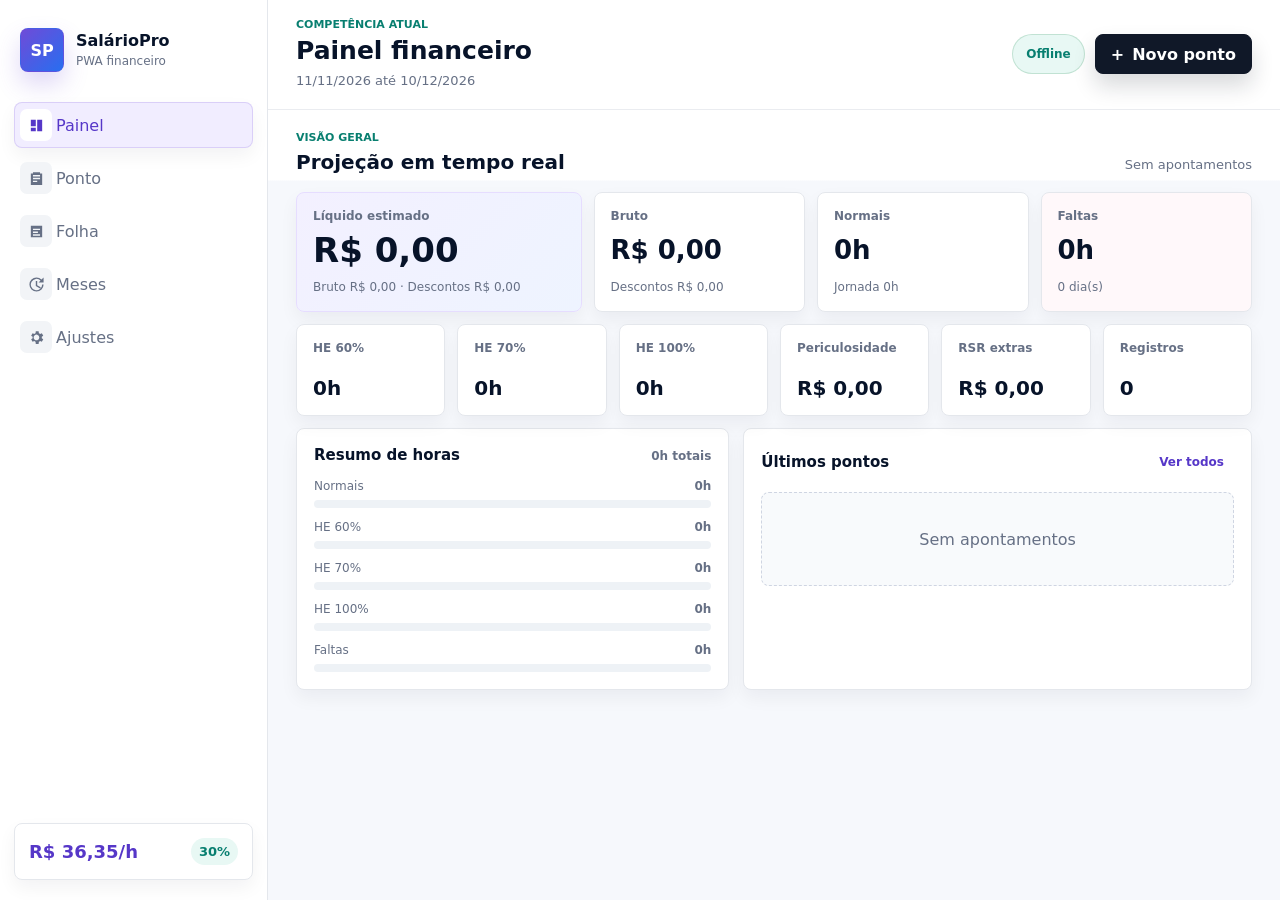
==== commit a736c120: "Simplify mobile dashboard" ====
--- a/index.html
+++ b/index.html
@@ -88,22 +88,22 @@
 
                     <div class="metric-grid">
                         <article class="metric-card metric-income">
-                            <span class="metric-label">Líquido previsto</span>
+                            <span class="metric-label">Líquido estimado</span>
                             <strong id="liquidoPrevisto">R$ 0,00</strong>
                             <small id="liquidoHint">Proventos R$ 0,00</small>
                         </article>
                         <article class="metric-card">
-                            <span class="metric-label">Bruto projetado</span>
+                            <span class="metric-label">Bruto</span>
                             <strong id="brutoPrevisto">R$ 0,00</strong>
                             <small id="brutoHint">Descontos R$ 0,00</small>
                         </article>
                         <article class="metric-card">
-                            <span class="metric-label">Horas normais</span>
+                            <span class="metric-label">Normais</span>
                             <strong id="horasNormais">0h</strong>
                             <small id="jornadaHint">Jornada 0h</small>
                         </article>
                         <article class="metric-card metric-alert">
-                            <span class="metric-label">Horas faltantes</span>
+                            <span class="metric-label">Faltas</span>
                             <strong id="faltantes">0h</strong>
                             <small id="faltasHint">0 dia(s)</small>
                         </article>
@@ -139,7 +139,7 @@
                     <div class="dashboard-grid">
                         <section class="surface-panel" aria-labelledby="mixTitle">
                             <div class="panel-title">
-                                <h3 id="mixTitle">Composição de horas</h3>
+                                <h3 id="mixTitle">Resumo de horas</h3>
                                 <span id="totalHorasMix">0h totais</span>
                             </div>
                             <div class="bars" id="mixBars"></div>
@@ -147,7 +147,7 @@
 
                         <section class="surface-panel" aria-labelledby="recentTitle">
                             <div class="panel-title">
-                                <h3 id="recentTitle">Últimos apontamentos</h3>
+                                <h3 id="recentTitle">Últimos pontos</h3>
                                 <button class="text-button" type="button" data-view-shortcut="apontamentos">Ver todos</button>
                             </div>
                             <div class="recent-list" id="recentEntries"></div>
--- a/assets/css/app.css
+++ b/assets/css/app.css
@@ -1718,3 +1718,117 @@
         font-size: 27px;
     }
 }
+
+/* Opção C refinada: dashboard mobile mais limpo */
+@media (max-width: 860px) {
+    body[data-view="dashboard"] .topbar-actions {
+        display: none;
+    }
+
+    body[data-view="dashboard"] .topbar {
+        padding-bottom: 8px;
+    }
+
+    body[data-view="dashboard"] .content {
+        padding-top: 8px;
+    }
+
+    .view[data-panel="dashboard"] .metric-grid:not(.secondary) {
+        grid-template-columns: repeat(2, minmax(0, 1fr));
+        gap: 10px;
+    }
+
+    .view[data-panel="dashboard"] .metric-grid:not(.secondary) > .metric-card:first-child {
+        grid-column: 1 / -1;
+        min-height: 132px;
+        padding: 18px;
+        border-radius: 18px;
+        box-shadow: none;
+    }
+
+    .view[data-panel="dashboard"] .metric-grid:not(.secondary) > .metric-card:nth-child(2) {
+        display: none;
+    }
+
+    .view[data-panel="dashboard"] .metric-grid.secondary {
+        display: none;
+    }
+
+    .view[data-panel="dashboard"] .metric-card {
+        min-height: 88px;
+        padding: 14px;
+        border-radius: 14px;
+        box-shadow: none;
+    }
+
+    .view[data-panel="dashboard"] .metric-card strong {
+        font-size: 22px;
+    }
+
+    .view[data-panel="dashboard"] .metric-income strong {
+        margin-top: 4px;
+        font-size: 34px;
+        line-height: 1;
+    }
+
+    .view[data-panel="dashboard"] .metric-income small {
+        max-width: 100%;
+        color: #344054;
+        font-size: 12px;
+    }
+
+    .view[data-panel="dashboard"] .dashboard-grid {
+        gap: 10px;
+        margin-top: 10px;
+    }
+
+    .view[data-panel="dashboard"] .surface-panel {
+        padding: 14px;
+        border-radius: 14px;
+        box-shadow: none;
+    }
+
+    .view[data-panel="dashboard"] .panel-title {
+        margin-bottom: 10px;
+    }
+
+    .view[data-panel="dashboard"] .panel-title h3 {
+        font-size: 16px;
+    }
+
+    .view[data-panel="dashboard"] .bars {
+        gap: 10px;
+    }
+
+    .view[data-panel="dashboard"] .bar-row {
+        gap: 5px;
+    }
+
+    .view[data-panel="dashboard"] .recent-list {
+        gap: 0;
+    }
+
+    .view[data-panel="dashboard"] .list-row {
+        min-height: 58px;
+        padding: 10px 0;
+    }
+
+    .view[data-panel="dashboard"] .list-row span {
+        font-size: 12px;
+    }
+
+    .view[data-panel="dashboard"] .list-row > strong {
+        font-size: 13px;
+    }
+
+    .view[data-panel="dashboard"] .empty-state {
+        min-height: 72px;
+        padding: 14px;
+    }
+}
+
+@media (max-width: 380px) {
+    .view[data-panel="dashboard"] .metric-income strong {
+        font-size: 30px;
+    }
+}
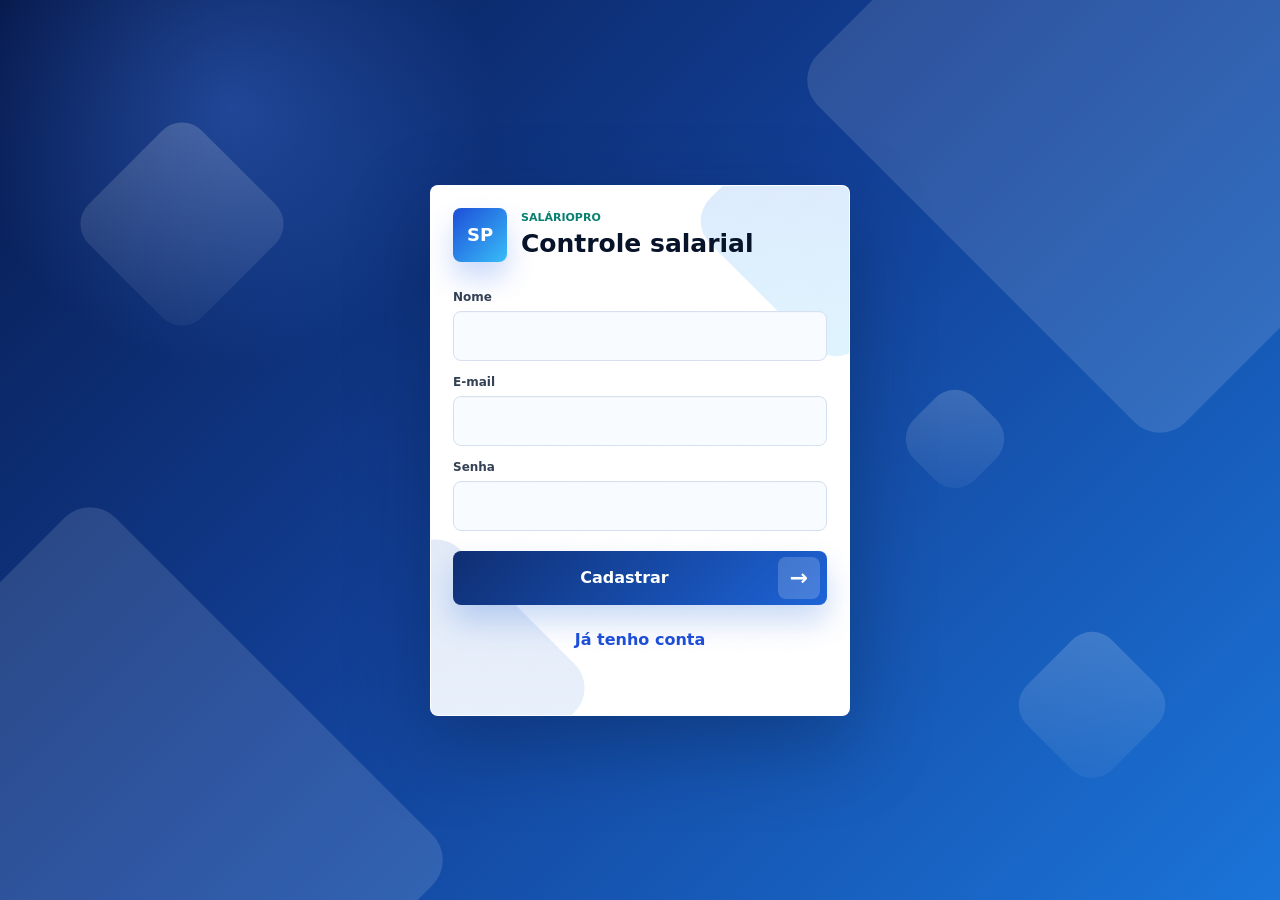
==== commit 555e4774: "Add local auth and PDF import" ====
--- a/index.html
+++ b/index.html
@@ -10,7 +10,63 @@
     <link rel="icon" href="./assets/img/icon.svg" type="image/svg+xml">
     <link rel="stylesheet" href="./assets/css/app.css">
 </head>
-<body>
+<body class="auth-active" data-auth-mode="login">
+    <section class="auth-screen" id="authScreen" aria-labelledby="authTitle">
+        <div class="auth-motion" aria-hidden="true">
+            <span></span>
+            <span></span>
+            <span></span>
+        </div>
+
+        <div class="auth-card">
+            <div class="auth-brand">
+                <span class="auth-logo">SP</span>
+                <div>
+                    <p class="eyebrow">SalárioPro</p>
+                    <h1 id="authTitle">Controle salarial</h1>
+                </div>
+            </div>
+
+            <form class="auth-form is-active" id="loginForm">
+                <label>
+                    E-mail
+                    <input type="email" id="loginEmail" autocomplete="email" required>
+                </label>
+                <label>
+                    Senha
+                    <input type="password" id="loginPassword" autocomplete="current-password" required>
+                </label>
+                <button class="auth-submit" type="submit">
+                    Entrar
+                    <span aria-hidden="true">→</span>
+                </button>
+                <button class="auth-link" type="button" data-auth-mode="signup">Criar cadastro</button>
+            </form>
+
+            <form class="auth-form" id="signupForm">
+                <label>
+                    Nome
+                    <input type="text" id="signupName" autocomplete="name" required>
+                </label>
+                <label>
+                    E-mail
+                    <input type="email" id="signupEmail" autocomplete="email" required>
+                </label>
+                <label>
+                    Senha
+                    <input type="password" id="signupPassword" autocomplete="new-password" minlength="4" required>
+                </label>
+                <button class="auth-submit" type="submit">
+                    Cadastrar
+                    <span aria-hidden="true">→</span>
+                </button>
+                <button class="auth-link" type="button" data-auth-mode="login">Já tenho conta</button>
+            </form>
+
+            <p class="auth-message" id="authMessage" role="status" aria-live="polite"></p>
+        </div>
+    </section>
+
     <div class="app-shell">
         <aside class="sidebar" aria-label="Navegação principal">
             <a class="brand" href="#dashboard" aria-label="Ir para dashboard">
@@ -305,6 +361,10 @@
                             <span>Domingo / feriado</span>
                             <strong>HE 100%</strong>
                         </article>
+                        <article class="setting-row">
+                            <span>Sessão</span>
+                            <button class="row-action" type="button" id="logoutBtn">Sair</button>
+                        </article>
                     </div>
                 </section>
             </main>
@@ -326,9 +386,9 @@
             </div>
 
             <label class="file-drop">
-                <input type="file" id="importFile" accept=".csv,.txt,text/csv,text/plain">
+                <input type="file" id="importFile" accept=".pdf,.csv,.txt,application/pdf,text/csv,text/plain">
                 <span>Selecionar arquivo</span>
-                <strong id="importFileName">CSV ou TXT</strong>
+                <strong id="importFileName">PDF, CSV ou TXT</strong>
             </label>
 
             <div class="import-summary" id="importSummary">Nenhum arquivo selecionado.</div>
--- a/assets/css/app.css
+++ b/assets/css/app.css
@@ -1325,22 +1325,22 @@
     --bg-soft: #f5f7fb;
     --surface: #ffffff;
     --surface-2: #f8fafc;
-    --surface-3: #f3f0ff;
+    --surface-3: #eff6ff;
     --border: #e4e7ec;
     --border-strong: #cfd5e2;
     --text: #071329;
     --muted: #667085;
     --muted-2: #98a2b3;
-    --accent: #6f4bd8;
-    --accent-2: #286ef0;
-    --accent-strong: #5637c8;
-    --accent-soft: #f1edff;
-    --blue: #286ef0;
+    --accent: #2563eb;
+    --accent-2: #06b6d4;
+    --accent-strong: #1d4ed8;
+    --accent-soft: #eff6ff;
+    --blue: #2563eb;
     --blue-soft: #eef4ff;
     --success: #0f9f8a;
     --success-soft: #e8f8f4;
-    --purple: #6f4bd8;
-    --purple-soft: #f1edff;
+    --purple: #2563eb;
+    --purple-soft: #eff6ff;
     --shadow: 0 16px 34px rgba(16, 24, 40, 0.07);
     --shadow-soft: 0 8px 18px rgba(16, 24, 40, 0.05);
     --mobile-nav: 78px;
@@ -1367,9 +1367,9 @@
 }
 
 .brand-mark {
-    border-color: rgba(111, 75, 216, 0.2);
-    background: linear-gradient(135deg, #6f4bd8, #286ef0);
-    box-shadow: 0 12px 24px rgba(111, 75, 216, 0.22);
+    border-color: rgba(37, 99, 235, 0.2);
+    background: linear-gradient(135deg, #1d4ed8, #38bdf8);
+    box-shadow: 0 12px 24px rgba(37, 99, 235, 0.22);
 }
 
 .brand small {
@@ -1427,10 +1427,10 @@
 }
 
 .primary-action {
-    border-color: #101828;
-    background: #101828;
+    border-color: rgba(37, 99, 235, 0.2);
+    background: linear-gradient(135deg, #1e40af, #2563eb);
     color: #ffffff;
-    box-shadow: 0 12px 22px rgba(16, 24, 40, 0.16);
+    box-shadow: 0 12px 22px rgba(37, 99, 235, 0.2);
 }
 
 .ghost-action {
@@ -1445,7 +1445,7 @@
 
 .text-button:hover,
 .text-button:focus-visible {
-    border-color: #ded7ff;
+    border-color: #c7d7fe;
     background: var(--accent-soft);
 }
 
@@ -1551,8 +1551,8 @@
 }
 
 .file-drop {
-    border-color: #d9d2ff;
-    background: #fbfaff;
+    border-color: #bfdbfe;
+    background: #f8fbff;
 }
 
 .file-drop span {
@@ -1832,3 +1832,279 @@
         font-size: 30px;
     }
 }
+
+@media (max-width: 1180px) {
+    .side-nav .nav-item:not(.is-active):hover,
+    .side-nav .nav-item:not(.is-active):focus-visible {
+        border-color: transparent;
+        background: transparent;
+        color: var(--muted);
+        box-shadow: none;
+    }
+
+    .side-nav .nav-item.is-active {
+        background: transparent;
+        box-shadow: none;
+    }
+}
+
+/* Login local com template azul animado */
+body.auth-active {
+    min-height: 100vh;
+    background:
+        radial-gradient(circle at 18% 12%, rgba(78, 138, 255, 0.32), transparent 260px),
+        linear-gradient(135deg, #071a4d 0%, #123f95 46%, #1b74d8 100%);
+}
+
+body.auth-active .app-shell,
+body.auth-active .toast,
+body.auth-active .modal-layer {
+    display: none;
+}
+
+.auth-screen {
+    position: relative;
+    display: none;
+    min-height: 100vh;
+    min-height: 100dvh;
+    place-items: center;
+    overflow: hidden;
+    padding: 24px;
+}
+
+body.auth-active .auth-screen {
+    display: grid;
+}
+
+.auth-screen::before,
+.auth-screen::after {
+    content: "";
+    position: absolute;
+    width: 62vw;
+    max-width: 520px;
+    aspect-ratio: 1;
+    border-radius: 36px;
+    background: rgba(255, 255, 255, 0.12);
+    transform: rotate(45deg);
+    animation: authFloat 9s ease-in-out infinite;
+}
+
+.auth-screen::before {
+    top: -180px;
+    right: -140px;
+}
+
+.auth-screen::after {
+    bottom: -220px;
+    left: -170px;
+    animation-delay: -4s;
+}
+
+.auth-motion {
+    position: absolute;
+    inset: 0;
+    pointer-events: none;
+}
+
+.auth-motion span {
+    position: absolute;
+    display: block;
+    width: 160px;
+    height: 160px;
+    border-radius: 28px;
+    background: linear-gradient(135deg, rgba(255, 255, 255, 0.18), rgba(255, 255, 255, 0.04));
+    transform: rotate(45deg);
+    animation: authDrift 12s ease-in-out infinite;
+}
+
+.auth-motion span:nth-child(1) {
+    top: 16%;
+    left: 8%;
+}
+
+.auth-motion span:nth-child(2) {
+    right: 10%;
+    bottom: 15%;
+    width: 120px;
+    height: 120px;
+    animation-delay: -5s;
+}
+
+.auth-motion span:nth-child(3) {
+    top: 44%;
+    right: 22%;
+    width: 86px;
+    height: 86px;
+    animation-delay: -8s;
+}
+
+.auth-card {
+    position: relative;
+    z-index: 1;
+    width: min(420px, 100%);
+    padding: 22px;
+    border: 1px solid rgba(255, 255, 255, 0.42);
+    border-radius: var(--radius);
+    background:
+        linear-gradient(135deg, rgba(255, 255, 255, 0.98), rgba(255, 255, 255, 0.9)),
+        #ffffff;
+    box-shadow: 0 28px 80px rgba(5, 20, 54, 0.34);
+    overflow: hidden;
+}
+
+.auth-card::before {
+    content: "";
+    position: absolute;
+    inset: -70px -92px auto auto;
+    width: 210px;
+    height: 210px;
+    border-radius: 32px;
+    background: linear-gradient(135deg, #2563eb, #38bdf8);
+    transform: rotate(45deg);
+    opacity: 0.16;
+}
+
+.auth-card::after {
+    content: "";
+    position: absolute;
+    inset: auto auto -88px -110px;
+    width: 230px;
+    height: 230px;
+    border-radius: 34px;
+    background: linear-gradient(135deg, #0f4db8, #60a5fa);
+    transform: rotate(45deg);
+    opacity: 0.12;
+}
+
+.auth-brand,
+.auth-form,
+.auth-message {
+    position: relative;
+    z-index: 1;
+}
+
+.auth-brand {
+    display: grid;
+    grid-template-columns: 54px minmax(0, 1fr);
+    gap: 14px;
+    align-items: center;
+    margin-bottom: 28px;
+}
+
+.auth-logo {
+    display: grid;
+    width: 54px;
+    height: 54px;
+    place-items: center;
+    border-radius: var(--radius);
+    background: linear-gradient(135deg, #1d4ed8, #38bdf8);
+    color: #ffffff;
+    font-size: 18px;
+    font-weight: 900;
+    box-shadow: 0 16px 28px rgba(37, 99, 235, 0.24);
+}
+
+.auth-brand h1 {
+    margin: 0;
+    font-size: 25px;
+}
+
+.auth-form {
+    display: none;
+    gap: 14px;
+}
+
+.auth-form.is-active {
+    display: grid;
+}
+
+.auth-form label {
+    color: #344054;
+}
+
+.auth-form input {
+    min-height: 50px;
+    border-color: #d6e0ef;
+    background: #f8fbff;
+}
+
+.auth-form input:focus {
+    border-color: rgba(37, 99, 235, 0.72);
+    box-shadow: 0 0 0 4px rgba(37, 99, 235, 0.12);
+}
+
+.auth-submit {
+    display: grid;
+    grid-template-columns: 1fr 42px;
+    align-items: center;
+    min-height: 54px;
+    margin-top: 6px;
+    padding: 0 7px 0 18px;
+    border: 0;
+    border-radius: var(--radius);
+    background: linear-gradient(135deg, #0f2e72, #1d64d8);
+    color: #ffffff;
+    font-weight: 900;
+    cursor: pointer;
+    box-shadow: 0 16px 30px rgba(29, 100, 216, 0.24);
+}
+
+.auth-submit span {
+    display: grid;
+    width: 42px;
+    height: 42px;
+    place-items: center;
+    border-radius: var(--radius);
+    background: rgba(255, 255, 255, 0.18);
+    font-size: 22px;
+}
+
+.auth-link {
+    min-height: 42px;
+    border: 0;
+    background: transparent;
+    color: #1d4ed8;
+    font-weight: 900;
+    cursor: pointer;
+}
+
+.auth-message {
+    min-height: 20px;
+    margin: 12px 0 0;
+    color: #b42318;
+    font-size: 13px;
+    font-weight: 800;
+    text-align: center;
+}
+
+@keyframes authFloat {
+    0%,
+    100% {
+        transform: translate3d(0, 0, 0) rotate(45deg);
+    }
+
+    50% {
+        transform: translate3d(0, 18px, 0) rotate(45deg);
+    }
+}
+
+@keyframes authDrift {
+    0%,
+    100% {
+        transform: translate3d(0, 0, 0) rotate(45deg);
+    }
+
+    50% {
+        transform: translate3d(22px, -18px, 0) rotate(45deg);
+    }
+}
+
+@media (max-width: 520px) {
+    .auth-screen {
+        padding: 16px;
+    }
+
+    .auth-card {
+        padding: 20px;
+    }
+}
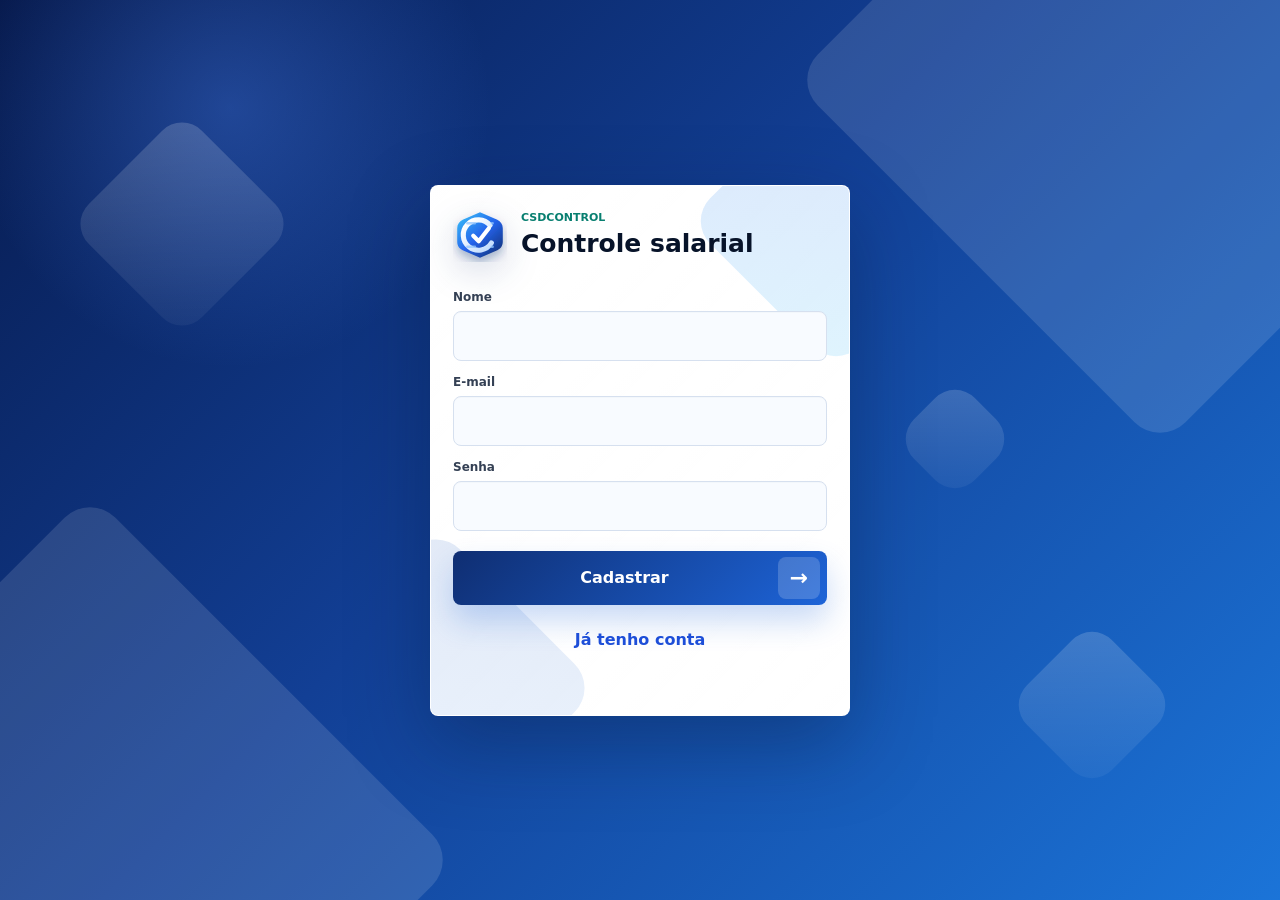
==== commit 88a4cc19: "Unify CSDControl brand theme" ====
--- a/index.html
+++ b/index.html
@@ -3,9 +3,9 @@
 <head>
     <meta charset="UTF-8">
     <meta name="viewport" content="width=device-width, initial-scale=1.0">
-    <meta name="theme-color" content="#ffffff">
-    <meta name="description" content="SalárioPro - controle financeiro de horas trabalhadas com projeção salarial em tempo real.">
-    <title>SalárioPro | Dashboard</title>
+    <meta name="theme-color" content="#123f95">
+    <meta name="description" content="CSDControl - controle financeiro de horas trabalhadas com projeção salarial em tempo real.">
+    <title>CSDControl | Dashboard</title>
     <link rel="manifest" href="./manifest.webmanifest">
     <link rel="icon" href="./assets/img/icon.svg" type="image/svg+xml">
     <link rel="stylesheet" href="./assets/css/app.css">
@@ -20,9 +20,11 @@
 
         <div class="auth-card">
             <div class="auth-brand">
-                <span class="auth-logo">SP</span>
+                <span class="auth-logo" aria-hidden="true">
+                    <img src="./assets/img/logo-mark.svg" alt="">
+                </span>
                 <div>
-                    <p class="eyebrow">SalárioPro</p>
+                    <p class="eyebrow">CSDControl</p>
                     <h1 id="authTitle">Controle salarial</h1>
                 </div>
             </div>
@@ -69,10 +71,12 @@
 
     <div class="app-shell">
         <aside class="sidebar" aria-label="Navegação principal">
-            <a class="brand" href="#dashboard" aria-label="Ir para dashboard">
-                <span class="brand-mark" aria-hidden="true">SP</span>
+            <a class="brand" href="#dashboard" aria-label="Ir para dashboard do CSDControl">
+                <span class="brand-mark" aria-hidden="true">
+                    <img src="./assets/img/logo-mark.svg" alt="">
+                </span>
                 <span>
-                    <strong>SalárioPro</strong>
+                    <strong>CSDControl</strong>
                     <small>PWA financeiro</small>
                 </span>
             </a>
--- a/assets/css/app.css
+++ b/assets/css/app.css
@@ -2108,3 +2108,223 @@
         padding: 20px;
     }
 }
+
+/* CSDControl: identidade azul unificada */
+html {
+    background: #071a4d;
+}
+
+body:not(.auth-active) {
+    position: relative;
+    min-height: 100vh;
+    background:
+        radial-gradient(circle at 18% 12%, rgba(78, 138, 255, 0.32), transparent 260px),
+        linear-gradient(135deg, #071a4d 0%, #123f95 46%, #1b74d8 100%);
+}
+
+body:not(.auth-active)::before,
+body:not(.auth-active)::after {
+    content: "";
+    position: fixed;
+    z-index: 0;
+    width: 58vw;
+    max-width: 560px;
+    aspect-ratio: 1;
+    border-radius: 38px;
+    pointer-events: none;
+    background: rgba(255, 255, 255, 0.1);
+    transform: rotate(45deg);
+    animation: authFloat 10s ease-in-out infinite;
+}
+
+body:not(.auth-active)::before {
+    top: -180px;
+    right: -150px;
+}
+
+body:not(.auth-active)::after {
+    bottom: -230px;
+    left: -180px;
+    animation-delay: -4s;
+}
+
+body:not(.auth-active) .app-shell {
+    position: relative;
+    z-index: 1;
+    background: transparent;
+}
+
+body:not(.auth-active) .sidebar,
+body:not(.auth-active) .topbar,
+body:not(.auth-active) .side-nav,
+body:not(.auth-active) .metric-card,
+body:not(.auth-active) .surface-panel,
+body:not(.auth-active) .entry-form,
+body:not(.auth-active) .setting-row,
+body:not(.auth-active) .history-row,
+body:not(.auth-active) .modal-card {
+    border-color: rgba(191, 219, 254, 0.54);
+    background:
+        linear-gradient(135deg, rgba(255, 255, 255, 0.97), rgba(246, 250, 255, 0.9)),
+        #ffffff;
+    box-shadow: 0 18px 50px rgba(5, 20, 54, 0.16);
+    backdrop-filter: blur(22px);
+}
+
+body:not(.auth-active) .workspace,
+body:not(.auth-active) .content {
+    background: transparent;
+}
+
+body:not(.auth-active) .topbar {
+    border-bottom-color: rgba(191, 219, 254, 0.35);
+}
+
+body:not(.auth-active) .sidebar {
+    border-right-color: rgba(191, 219, 254, 0.35);
+}
+
+.brand-mark,
+.auth-logo {
+    overflow: visible;
+    border: 0;
+    background: transparent;
+    box-shadow: none;
+}
+
+.brand-mark img,
+.auth-logo img {
+    display: block;
+    width: 100%;
+    height: 100%;
+    object-fit: contain;
+    filter: drop-shadow(0 12px 18px rgba(15, 46, 114, 0.2));
+}
+
+body:not(.auth-active) .brand {
+    color: #071329;
+}
+
+body:not(.auth-active) .brand small {
+    color: #64748b;
+}
+
+body:not(.auth-active) .eyebrow,
+body:not(.auth-active) .sidebar-meta span {
+    color: #0891b2;
+}
+
+body:not(.auth-active) .nav-icon {
+    background: rgba(239, 246, 255, 0.9);
+    color: #64748b;
+}
+
+body:not(.auth-active) .nav-item.is-active,
+body[data-view="dashboard"]:not(.auth-active) .side-nav .nav-item[data-view="dashboard"],
+body[data-view="apontamentos"]:not(.auth-active) .side-nav .nav-item[data-view="apontamentos"],
+body[data-view="folha"]:not(.auth-active) .side-nav .nav-item[data-view="folha"],
+body[data-view="historico"]:not(.auth-active) .side-nav .nav-item[data-view="historico"],
+body[data-view="configuracoes"]:not(.auth-active) .side-nav .nav-item[data-view="configuracoes"] {
+    border-color: rgba(37, 99, 235, 0.18);
+    background: rgba(239, 246, 255, 0.92);
+    color: #1d4ed8;
+}
+
+body:not(.auth-active) .nav-item.is-active .nav-icon,
+body[data-view="dashboard"]:not(.auth-active) .side-nav .nav-item[data-view="dashboard"] .nav-icon,
+body[data-view="apontamentos"]:not(.auth-active) .side-nav .nav-item[data-view="apontamentos"] .nav-icon,
+body[data-view="folha"]:not(.auth-active) .side-nav .nav-item[data-view="folha"] .nav-icon,
+body[data-view="historico"]:not(.auth-active) .side-nav .nav-item[data-view="historico"] .nav-icon,
+body[data-view="configuracoes"]:not(.auth-active) .side-nav .nav-item[data-view="configuracoes"] .nav-icon {
+    background: rgba(37, 99, 235, 0.1);
+    color: #2563eb;
+}
+
+body:not(.auth-active) .primary-action,
+body:not(.auth-active) .auth-submit {
+    border-color: rgba(37, 99, 235, 0.2);
+    background: linear-gradient(135deg, #0f2e72, #2563eb);
+    box-shadow: 0 16px 30px rgba(37, 99, 235, 0.24);
+}
+
+body:not(.auth-active) .ghost-action,
+body:not(.auth-active) .row-action,
+body:not(.auth-active) .icon-button {
+    background: rgba(255, 255, 255, 0.86);
+}
+
+body:not(.auth-active) .metric-income {
+    border-color: rgba(191, 219, 254, 0.72);
+    background:
+        linear-gradient(135deg, rgba(219, 234, 254, 0.92), rgba(255, 255, 255, 0.88)),
+        #ffffff;
+}
+
+body:not(.auth-active) .metric-card::after,
+body:not(.auth-active) .surface-panel::after,
+body:not(.auth-active) .entry-form::after {
+    content: "";
+    position: absolute;
+    inset: -72px -92px auto auto;
+    width: 180px;
+    height: 180px;
+    border-radius: 30px;
+    background: linear-gradient(135deg, rgba(37, 99, 235, 0.13), rgba(56, 189, 248, 0.09));
+    transform: rotate(45deg);
+    pointer-events: none;
+}
+
+body:not(.auth-active) .metric-card,
+body:not(.auth-active) .surface-panel,
+body:not(.auth-active) .entry-form {
+    position: relative;
+    overflow: hidden;
+}
+
+body:not(.auth-active) .metric-card > *,
+body:not(.auth-active) .surface-panel > *,
+body:not(.auth-active) .entry-form > * {
+    position: relative;
+    z-index: 1;
+}
+
+body:not(.auth-active) .form-preview,
+body:not(.auth-active) .file-drop {
+    border-color: rgba(147, 197, 253, 0.72);
+    background: rgba(239, 246, 255, 0.78);
+}
+
+body:not(.auth-active) input:focus {
+    border-color: rgba(37, 99, 235, 0.72);
+    box-shadow: 0 0 0 4px rgba(37, 99, 235, 0.12);
+}
+
+@media (max-width: 860px) {
+    body:not(.auth-active) .sidebar {
+        background: rgba(255, 255, 255, 0.94);
+        backdrop-filter: none;
+    }
+
+    body:not(.auth-active) .topbar {
+        background: rgba(255, 255, 255, 0.94);
+    }
+
+    body:not(.auth-active) .side-nav {
+        background: rgba(255, 255, 255, 0.96);
+        backdrop-filter: blur(18px);
+    }
+
+    body:not(.auth-active) .content {
+        background: transparent;
+    }
+}
+
+@media (prefers-reduced-motion: reduce) {
+    body:not(.auth-active)::before,
+    body:not(.auth-active)::after,
+    .auth-screen::before,
+    .auth-screen::after,
+    .auth-motion span {
+        animation: none;
+    }
+}
